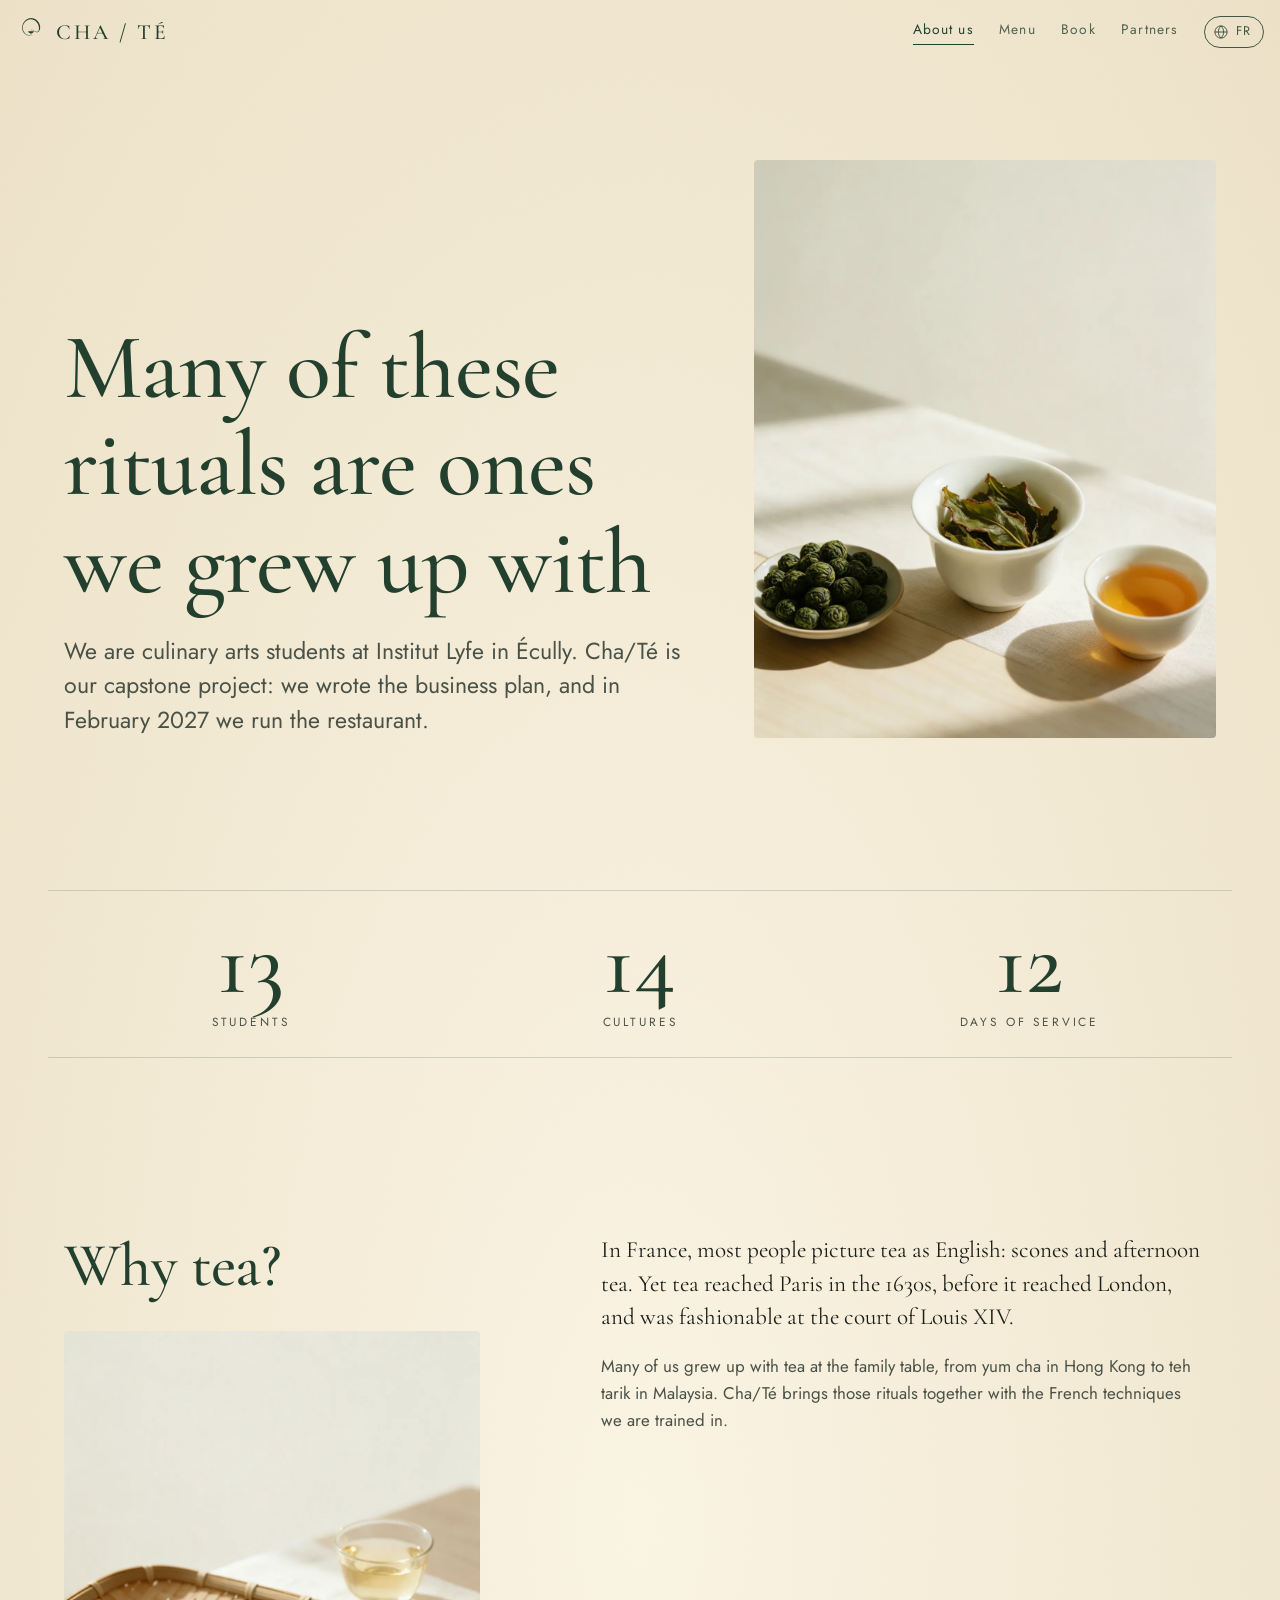
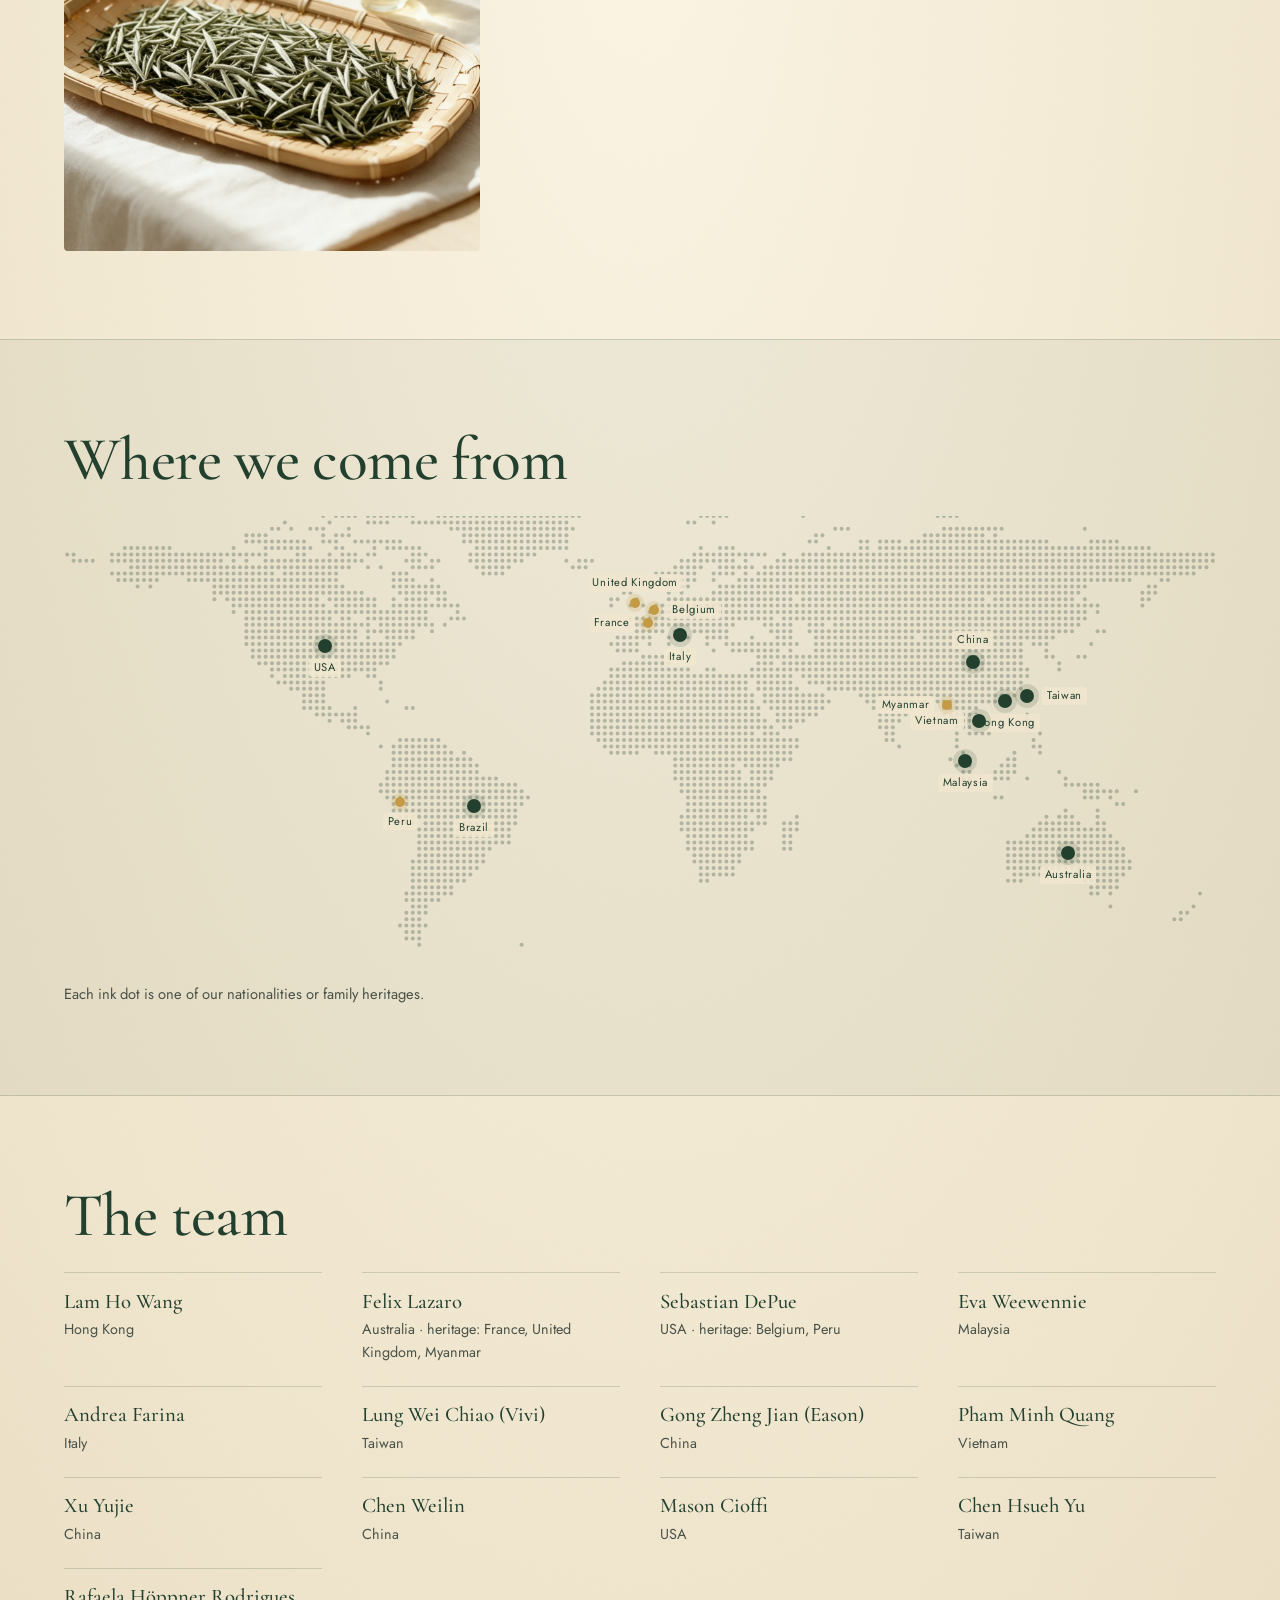
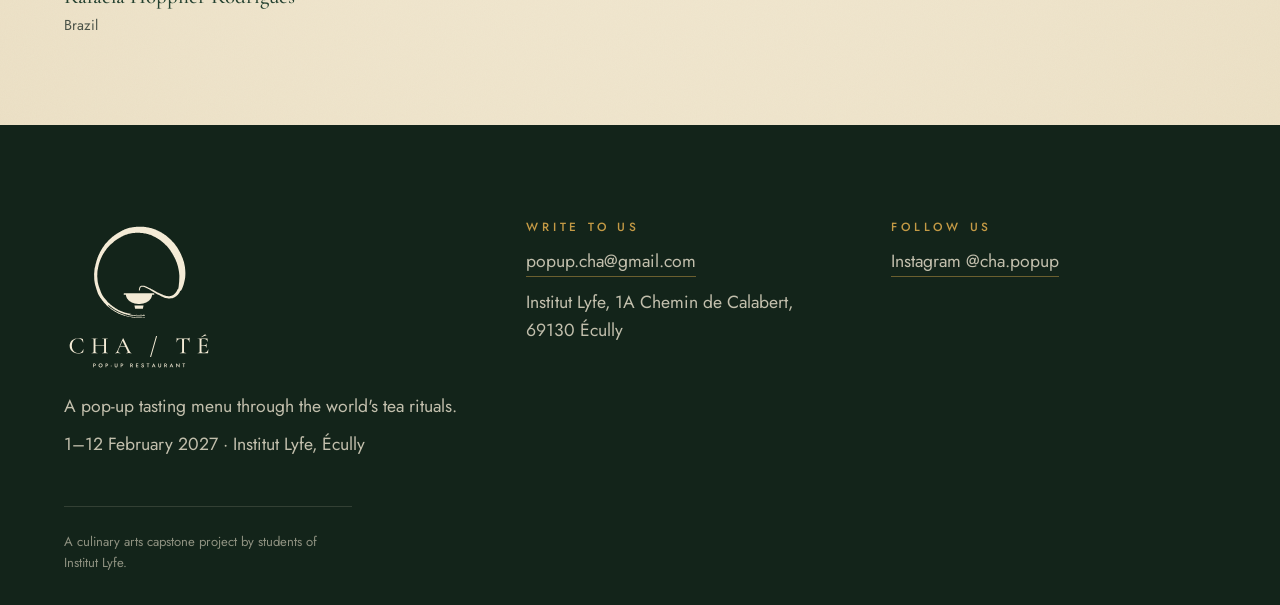
==== about.html @ c9f6754b "Publish Cha/Té website Co-Authored-By: Claude Opus 5.5 <noreply@anthropic.com> Claude-Session: https" ====
<!doctype html>
<html lang="en">
<head>
<meta charset="utf-8">
<meta name="viewport" content="width=device-width, initial-scale=1, viewport-fit=cover">
<title>About us · Cha/Té</title>
<meta name="description" content="Cha/Té: a pop-up tasting menu through the world's tea rituals. 1–12 February 2027, Institut Lyfe, Écully.">
<meta name="theme-color" content="#F1E7CF">
<link rel="icon" href="assets/img/favicon.svg" type="image/svg+xml">
<link rel="preconnect" href="https://fonts.googleapis.com">
<link rel="preconnect" href="https://fonts.gstatic.com" crossorigin>
<link rel="stylesheet" href="https://fonts.googleapis.com/css2?family=Cormorant+Garamond:ital,wght@0,400;0,500;0,600;1,400;1,500&family=Jost:wght@300;400;500&display=swap">
<link rel="stylesheet" href="assets/css/site.css">
<link rel="stylesheet" href="assets/css/pages.css">
</head>
<body class="paper page-about">
<main>
<header class="page-head"><div class="wrap head-grid">
  <svg class="wash" id="wash" aria-hidden="true"></svg>
  <div class="head-text">
    <h1 data-t="about.title"></h1>
    <p class="lede" data-t="about.lede"></p>
  </div>
  <figure class="head-photo ph"><img src="assets/img/teas/oolong.webp" alt="" decoding="async" fetchpriority="high"></figure>
</div></header>

<section class="section"><div class="wrap stats">
  <div><b>13</b><span data-t="about.numStudents"></span></div>
  <div><b>14</b><span data-t="about.numCultures"></span></div>
  <div><b>12</b><span data-t="about.numDays"></span></div>
</div></section>
<section class="section"><div class="wrap two">
  <div class="story-side">
    <h2 data-t="about.storyTitle"></h2>
    <figure class="side-photo ph"><img src="assets/img/teas/white.webp" alt="" loading="lazy" decoding="async"></figure>
  </div>
  <div class="prose" id="about-story"></div>
</div></section>
<section class="section band"><div class="wrap">
  <h2 data-t="about.mapTitle"></h2>
  <div class="dotmap" id="dotmap"><img src="assets/img/world-dots.svg" alt=""></div>
  <p class="note" data-t="about.mapNote"></p>
</div></section>
<section class="section"><div class="wrap">
  <h2 data-t="about.teamTitle"></h2>
  <div class="team" id="team"></div>
</div></section>
</main>
<script src="assets/js/content.js"></script>
<script src="assets/js/logo.js"></script>
<script src="assets/js/common.js"></script>
<script src="assets/js/pages.js"></script>
</body>
</html>
---- assets/css/site.css ----
/* Cha/Té: shared styles. Colours follow the Vapeur logo. */
:root{
  --green:#23402F;      /* tea green (logo) */
  --green-deep:#13241a;
  --gold:#C49A45;
  --cream:#F4EBD6;
  --paper:#F1E7CF;
  --matcha:#7C8B4E;
  --ink:#1B1F1A;
  --ink-soft:#4a5248;
  --wood:#1a120c;
  --line:rgba(35,64,47,.18);
  --f-display:"Cormorant Garamond","Cormorant",Georgia,serif;
  --f-body:"Jost",system-ui,-apple-system,"Segoe UI",sans-serif;
  --gutter:max(16px,env(safe-area-inset-left,0px));
  --step-0:clamp(1rem,.96rem + .2vw,1.1rem);
  --step-1:clamp(1.2rem,1.1rem + .5vw,1.45rem);
  --step-2:clamp(1.6rem,1.3rem + 1.3vw,2.4rem);
  --step-3:clamp(2.2rem,1.6rem + 2.8vw,4rem);
  --step-4:clamp(2.8rem,1.8rem + 5vw,6.2rem);
  color-scheme:light;
}
*{box-sizing:border-box}
html{-webkit-text-size-adjust:100%}
body{margin:0;background:var(--paper);color:var(--ink);font-family:var(--f-body);font-weight:400;font-size:var(--step-0);line-height:1.6;overflow-x:hidden}
img,video,svg,canvas{display:block;max-width:100%}
a{color:inherit}
a:focus-visible,button:focus-visible{outline:2px solid var(--gold);outline-offset:3px;border-radius:3px}
h1,h2,h3{font-family:var(--f-display);font-weight:500;line-height:1.05;letter-spacing:-.01em;margin:0;text-wrap:balance}
p{margin:0;text-wrap:pretty}
.kicker{font-family:var(--f-body);font-size:.74rem;font-weight:500;letter-spacing:.32em;text-transform:uppercase;color:var(--gold)}
.wrap{max-width:74rem;margin:0 auto;padding-inline:var(--gutter)}
.sr-only{position:absolute;width:1px;height:1px;overflow:hidden;clip:rect(0 0 0 0);white-space:nowrap}

/* paper grain: an inline SVG noise, light and resolution free */
.paper{background-color:var(--paper);background-image:
  radial-gradient(120% 90% at 50% 40%,rgba(255,250,236,.7),rgba(226,212,180,.35) 70%,rgba(196,170,120,.28)),
  url("data:image/svg+xml,%3Csvg xmlns='http://www.w3.org/2000/svg' width='220' height='220'%3E%3Cfilter id='n'%3E%3CfeTurbulence type='fractalNoise' baseFrequency='.9' numOctaves='3' stitchTiles='stitch'/%3E%3CfeColorMatrix values='0 0 0 0 .45 0 0 0 0 .38 0 0 0 0 .25 0 0 0 .09 0'/%3E%3C/filter%3E%3Crect width='100%25' height='100%25' filter='url(%23n)'/%3E%3C/svg%3E")}

/* ---------------- header ---------------- */
.site-top{position:fixed;inset:0 0 auto;z-index:50;color:var(--green);transition:color .5s,background-color .5s;padding-top:env(safe-area-inset-top,0px)}
.site-top.on-dark{color:var(--cream)}
.site-top.solid{background:color-mix(in srgb,var(--paper) 86%,transparent);backdrop-filter:blur(10px);-webkit-backdrop-filter:blur(10px)}
.site-top.solid.on-dark{background:color-mix(in srgb,var(--green-deep) 80%,transparent)}
.site-top .bar{display:flex;align-items:center;justify-content:space-between;gap:1rem;height:4rem;max-width:80rem;margin:0 auto;padding-inline:var(--gutter)}
.brand{display:flex;align-items:center;gap:.6rem;text-decoration:none;font-family:var(--f-display);font-size:1.35rem;font-weight:500;letter-spacing:.14em;white-space:nowrap}
.brand svg{width:30px;height:30px;fill:currentColor}
.nav{display:flex;gap:1.6rem;align-items:center;font-size:.86rem;letter-spacing:.08em}
.nav a{text-decoration:none;opacity:.78;transition:opacity .2s,background-size .35s cubic-bezier(.2,.7,.2,1);white-space:nowrap;background:linear-gradient(currentColor,currentColor) left calc(100% - 1px)/0 1px no-repeat;padding-bottom:5px}
.nav a:hover,.nav a[aria-current="page"]{opacity:1;background-size:100% 1px}
.lang{display:inline-flex;align-items:center;gap:.4rem;background:none;border:1px solid currentColor;border-radius:999px;color:inherit;font:inherit;font-size:.78rem;letter-spacing:.12em;padding:.32rem .7rem .32rem .55rem;cursor:pointer;opacity:.85}
.lang:hover{opacity:1}
.lang svg{width:16px;height:16px}
.menu-btn{display:none;background:none;border:0;color:inherit;padding:.4rem;cursor:pointer}
.menu-btn svg{width:26px;height:26px}
@media (max-width:860px){
  .nav{position:fixed;inset:4rem 0 auto;flex-direction:column;align-items:flex-start;gap:0;padding:.5rem var(--gutter) 1.2rem;background:var(--paper);color:var(--green);font-size:1.05rem;box-shadow:0 20px 40px rgba(0,0,0,.12);transform:translateY(-120%);transition:transform .35s;visibility:hidden}
  .nav.open{transform:none;visibility:visible}
  .nav a{padding:.8rem 0;width:100%;border-bottom:1px solid var(--line)}
  .menu-btn{display:block}
  .top-right{display:flex;align-items:center;gap:.4rem}
}
@media (min-width:861px){.top-right{display:flex;align-items:center;gap:1.6rem}}

/* ---------------- buttons ---------------- */
.btn{display:inline-flex;align-items:center;justify-content:center;gap:.6rem;min-height:48px;padding:.8rem 1.6rem;border-radius:999px;background:var(--green);color:var(--cream);text-decoration:none;font:inherit;font-size:.92rem;letter-spacing:.1em;border:1px solid var(--green);cursor:pointer;transition:background .25s,color .25s,transform .2s cubic-bezier(.2,.7,.2,1),box-shadow .25s}
.btn:hover{background:var(--green-deep);transform:translateY(-1px);box-shadow:0 8px 20px -10px rgba(19,36,26,.55)}
.btn:active{transform:translateY(1px) scale(.98);box-shadow:none;transition-duration:.08s}
.btn.gold{background:var(--gold);border-color:var(--gold);color:var(--green-deep)}
.btn.gold:hover{background:#d4ab55}
.btn.ghost{background:transparent;color:inherit;border-color:currentColor}
.btn.ghost:hover{background:var(--green);color:var(--cream);border-color:var(--green)}
.btn[aria-disabled="true"]{opacity:.45;pointer-events:none}

/* ---------------- footer ---------------- */
.site-foot{background:var(--green-deep);color:var(--cream);padding:clamp(3.5rem,8vw,6rem) 0 calc(2rem + env(safe-area-inset-bottom,0px))}
.site-foot .grid{display:grid;gap:2.5rem}
@media (min-width:820px){.site-foot .grid{grid-template-columns:1.3fr 1fr 1fr}}
.site-foot .logo{width:150px;fill:var(--cream);margin-bottom:1.2rem}
.site-foot p{color:color-mix(in srgb,var(--cream) 78%,transparent);max-width:36ch}
.site-foot h3{font-family:var(--f-body);font-size:.74rem;letter-spacing:.32em;text-transform:uppercase;color:var(--gold);font-weight:500;margin-bottom:.9rem}
.site-foot a{text-decoration:none;border-bottom:1px solid color-mix(in srgb,var(--gold) 50%,transparent);padding-bottom:2px;overflow-wrap:anywhere}
.site-foot a{transition:border-color .25s,color .25s}
.site-foot a:hover{border-color:var(--gold);color:var(--gold)}
.site-foot .fine{margin-top:3rem;padding-top:1.5rem;border-top:1px solid rgba(244,235,214,.14);font-size:.82rem;color:rgba(244,235,214,.55)}

/* ---------------- inner pages ---------------- */
.page-head{padding:clamp(7rem,14vw,10rem) 0 clamp(2.5rem,5vw,4rem);position:relative;overflow:hidden}
.page-head h1{font-size:var(--step-4);color:var(--green);max-width:16ch}
.page-head .lede{font-size:var(--step-1);color:var(--ink-soft);max-width:44ch;margin-top:1.4rem;line-height:1.5}
.page-head .wash{position:absolute;right:-6%;top:8%;width:min(46vw,560px);opacity:.14;pointer-events:none;fill:var(--green)}
.section{padding:clamp(3rem,7vw,5.5rem) 0}
.section h2{font-size:var(--step-3);color:var(--green);margin-bottom:1.5rem}
.rule{border:0;border-top:1px solid var(--line);margin:0}
.cards{display:grid;gap:1px;background:var(--line);border:1px solid var(--line)}
@media (min-width:760px){.cards{grid-template-columns:repeat(3,1fr)}}
.card{background:var(--paper);padding:1.8rem;display:grid;gap:.5rem;align-content:start}
.card h3{font-size:var(--step-2);color:var(--green)}
.card p{color:var(--ink-soft)}

@media (prefers-reduced-motion:reduce){*{animation-duration:.01ms!important;transition-duration:.01ms!important}}
---- assets/css/pages.css ----
/* Inner pages */
.prose{display:grid;align-content:start;gap:1.1rem;max-width:60ch;font-size:1.06rem;color:var(--ink-soft)}
.prose p:first-child{font-family:var(--f-display);font-size:var(--step-1);color:var(--ink);line-height:1.45}
.two{display:grid;gap:2rem}
@media (min-width:900px){.two{grid-template-columns:1fr 1.3fr;gap:4rem}}
.band{background:rgba(35,64,47,.05);border-block:1px solid var(--line)}
.note{color:var(--ink-soft);font-size:.92rem;margin-top:1.2rem}

/* about */
.stats{display:grid;grid-template-columns:repeat(3,1fr);gap:1rem;border-block:1px solid var(--line);padding-block:1.6rem}
.stats div{display:grid;gap:.2rem;text-align:center}
.stats b{font-family:var(--f-display);font-weight:500;font-size:var(--step-4);line-height:1;color:var(--green)}
.stats span{font-size:.74rem;letter-spacing:.24em;text-transform:uppercase;color:var(--ink-soft)}
.dotmap{position:relative;aspect-ratio:360/140;margin-top:1rem}
.dotmap img{width:100%;height:100%;opacity:.28}
.pin{position:absolute;transform:translate(-50%,-50%);display:grid;place-items:center}
.pin i{width:14px;height:14px;border-radius:50%;background:var(--green);box-shadow:0 0 0 5px rgba(35,64,47,.14);animation:inkdot 3s ease-in-out infinite}
.pin.her i{background:var(--gold);width:10px;height:10px;box-shadow:0 0 0 4px rgba(196,154,69,.18)}
.pin span{position:absolute;top:100%;margin-top:6px;font-size:.7rem;letter-spacing:.06em;white-space:nowrap;color:var(--green);background:rgba(241,231,207,.85);padding:0 .3rem;border-radius:3px}
.pin.l-up span{top:auto;bottom:100%;margin:0 0 6px}
.pin.l-left span{top:50%;right:100%;margin:0 8px 0 0;transform:translateY(-50%)}
.pin.l-right span{top:50%;left:100%;margin:0 0 0 8px;transform:translateY(-50%)}
@keyframes inkdot{50%{box-shadow:0 0 0 9px rgba(35,64,47,.06)}}
@media (max-width:700px){.pin span{display:none}.pin i{width:9px;height:9px}}
.team ul{grid-template-columns:repeat(auto-fill,minmax(15rem,1fr));gap:1.4rem 2.5rem!important}
.team h3{font-family:var(--f-body);font-size:.74rem;letter-spacing:.28em;text-transform:uppercase;color:var(--gold);font-weight:500;border-bottom:1px solid var(--line);padding-bottom:.6rem;margin-bottom:.8rem}
.team ul{list-style:none;margin:0;padding:0;display:grid;gap:.7rem}
.team li{display:grid;align-content:start;border-top:1px solid var(--line);padding-top:.7rem}
.team li b{font-family:var(--f-display);font-size:1.3rem;font-weight:500;color:var(--green)}
.team li b small{font-family:var(--f-body);font-size:.66rem;letter-spacing:.2em;text-transform:uppercase;color:var(--gold);margin-left:.5rem}
.team li span{font-size:.9rem;color:var(--ink-soft)}

/* menu */
.menus{display:grid;gap:1.5rem}
@media (min-width:820px){.menus{grid-template-columns:1fr 1fr}}
.menu-card{border:1px solid var(--line);padding:clamp(1.6rem,4vw,2.6rem);display:grid;gap:.9rem;background:rgba(255,252,242,.5)}
.menu-card h2{font-size:var(--step-3);color:var(--green)}
.menu-card p{color:var(--ink-soft)}
.price{font-size:.8rem;letter-spacing:.2em;text-transform:uppercase;color:var(--gold)!important}

/* booking */
.tbc{display:inline-block;font-size:.72rem;letter-spacing:.2em;text-transform:uppercase;color:var(--gold);border:1px solid var(--gold);border-radius:999px;padding:.15rem .7rem;margin-bottom:1rem}
.hours{margin:0;display:grid}
.hours div{display:grid;grid-template-columns:7rem 1fr;gap:1rem;padding-block:1rem;border-bottom:1px solid var(--line)}
.hours dt{font-family:var(--f-display);font-size:1.3rem;color:var(--green)}
.hours dd{margin:0;color:var(--ink-soft)}
.addr{font-family:var(--f-display);font-size:var(--step-1);color:var(--ink);margin-bottom:.4rem}
.link{color:var(--green);text-underline-offset:4px}
.book-box{display:grid;gap:.9rem;justify-items:start;margin-top:2rem;padding:1.6rem;border:1px solid var(--line);background:rgba(255,252,242,.55)}
.book-box .note{margin:0}

/* partners */
.wall{min-height:9rem;display:grid;place-items:center;border:1px dashed rgba(35,64,47,.3);border-radius:4px;color:var(--ink-soft);text-align:center;padding:2rem}

/* ---------------- photographs on the inner pages ---------------- */
.head-grid{display:grid;gap:2.2rem;position:relative}
.head-text{position:relative;z-index:1}
@media (min-width:900px){.head-grid{grid-template-columns:minmax(0,1.15fr) minmax(0,.85fr);align-items:end;gap:4rem}}
.ph{margin:0;overflow:hidden;position:relative;background:#e6dcc4}
.ph img{width:100%;height:100%;object-fit:cover;transition:transform .9s cubic-bezier(.2,.7,.2,1)}
.ph:hover img{transform:scale(1.03)}
.head-photo{aspect-ratio:4/5;max-height:min(72vh,640px);width:100%;border-radius:4px;z-index:1;justify-self:end}
@media (max-width:899px){.head-photo{aspect-ratio:4/3;max-height:none}}
.side-photo{aspect-ratio:4/5;border-radius:4px;margin-top:2rem;max-width:26rem}
@media (max-width:899px){.side-photo{aspect-ratio:3/2;max-width:none}}
.card.has-ph{padding-top:0}
.card.has-ph .ph{margin:0 -1.8rem 1rem;aspect-ratio:4/3}

/* entrance: the title, the line and the photograph rise in once on load */
@keyframes rise{from{opacity:0;transform:translateY(18px)}to{opacity:1;transform:none}}
.page-head h1,.page-head .lede,.head-photo{animation:rise .9s cubic-bezier(.2,.7,.2,1) both}
.page-head .lede{animation-delay:.12s}
.head-photo{animation-delay:.22s}
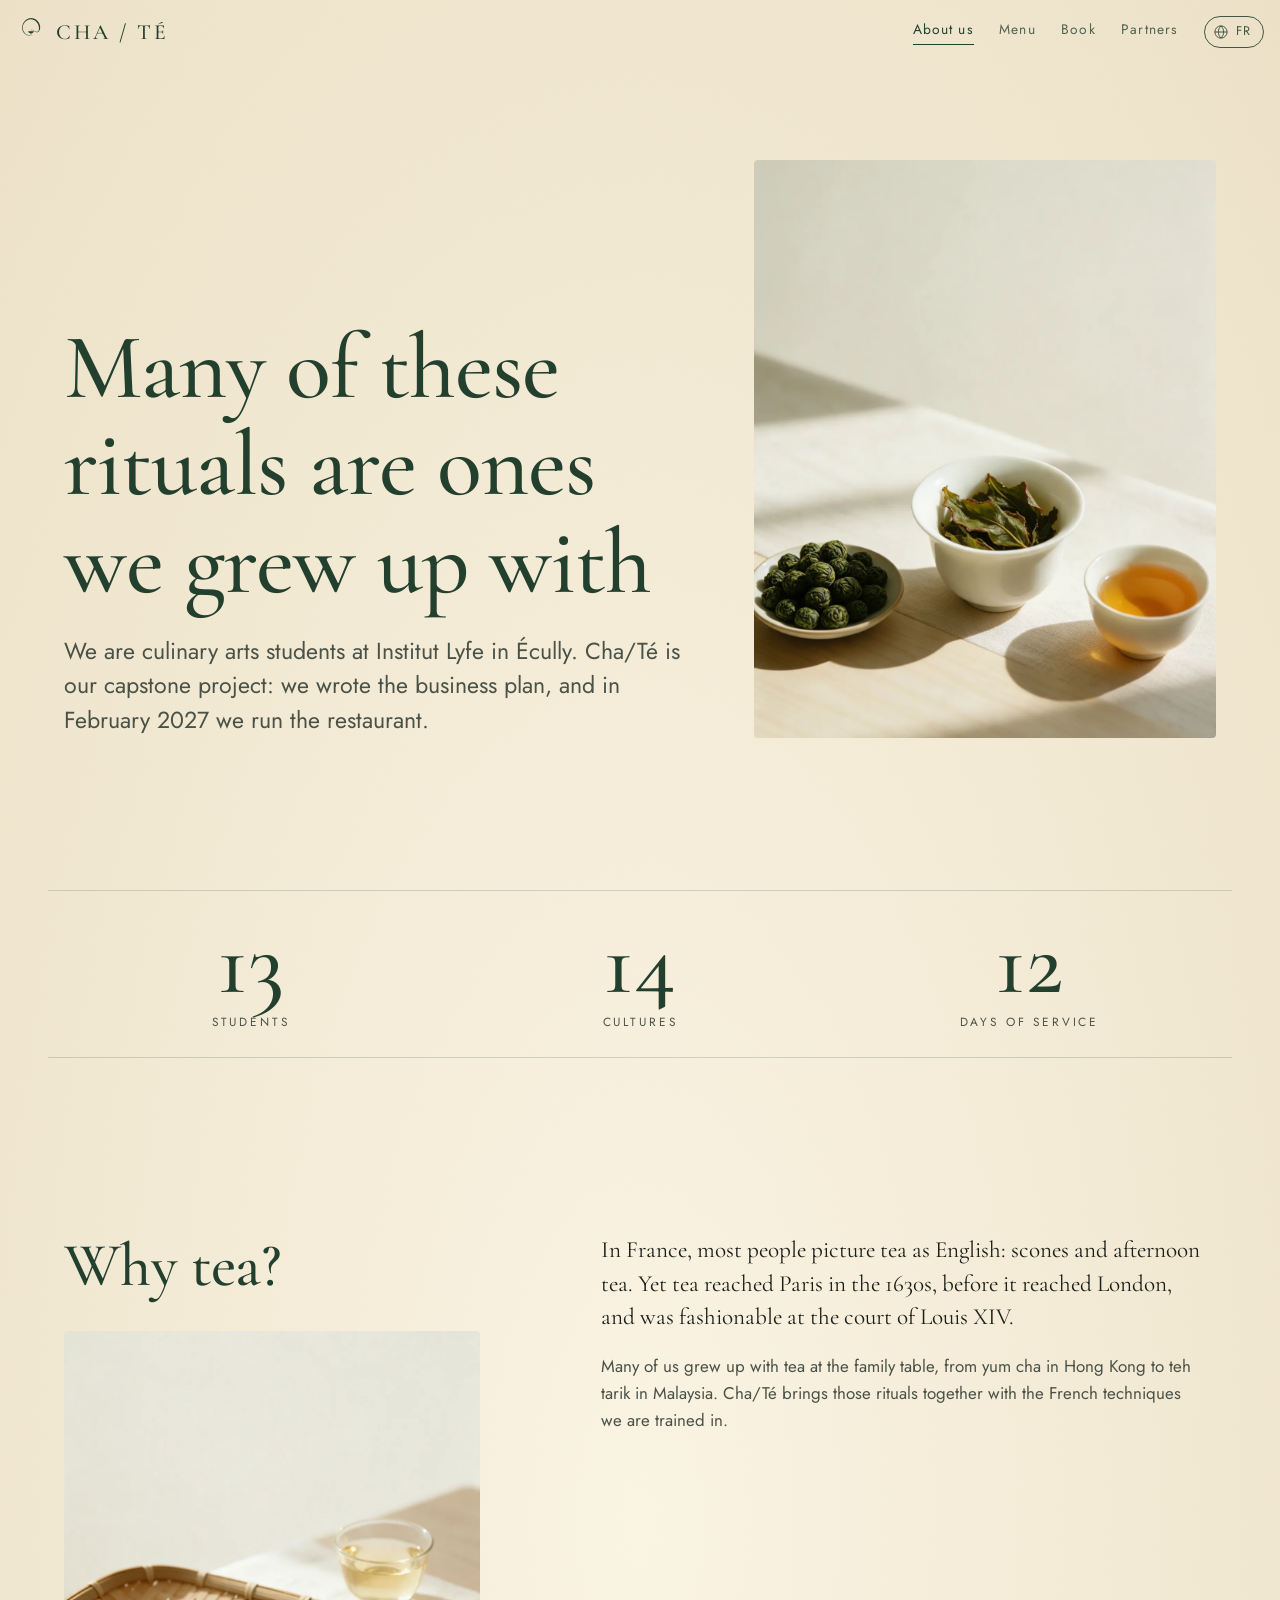
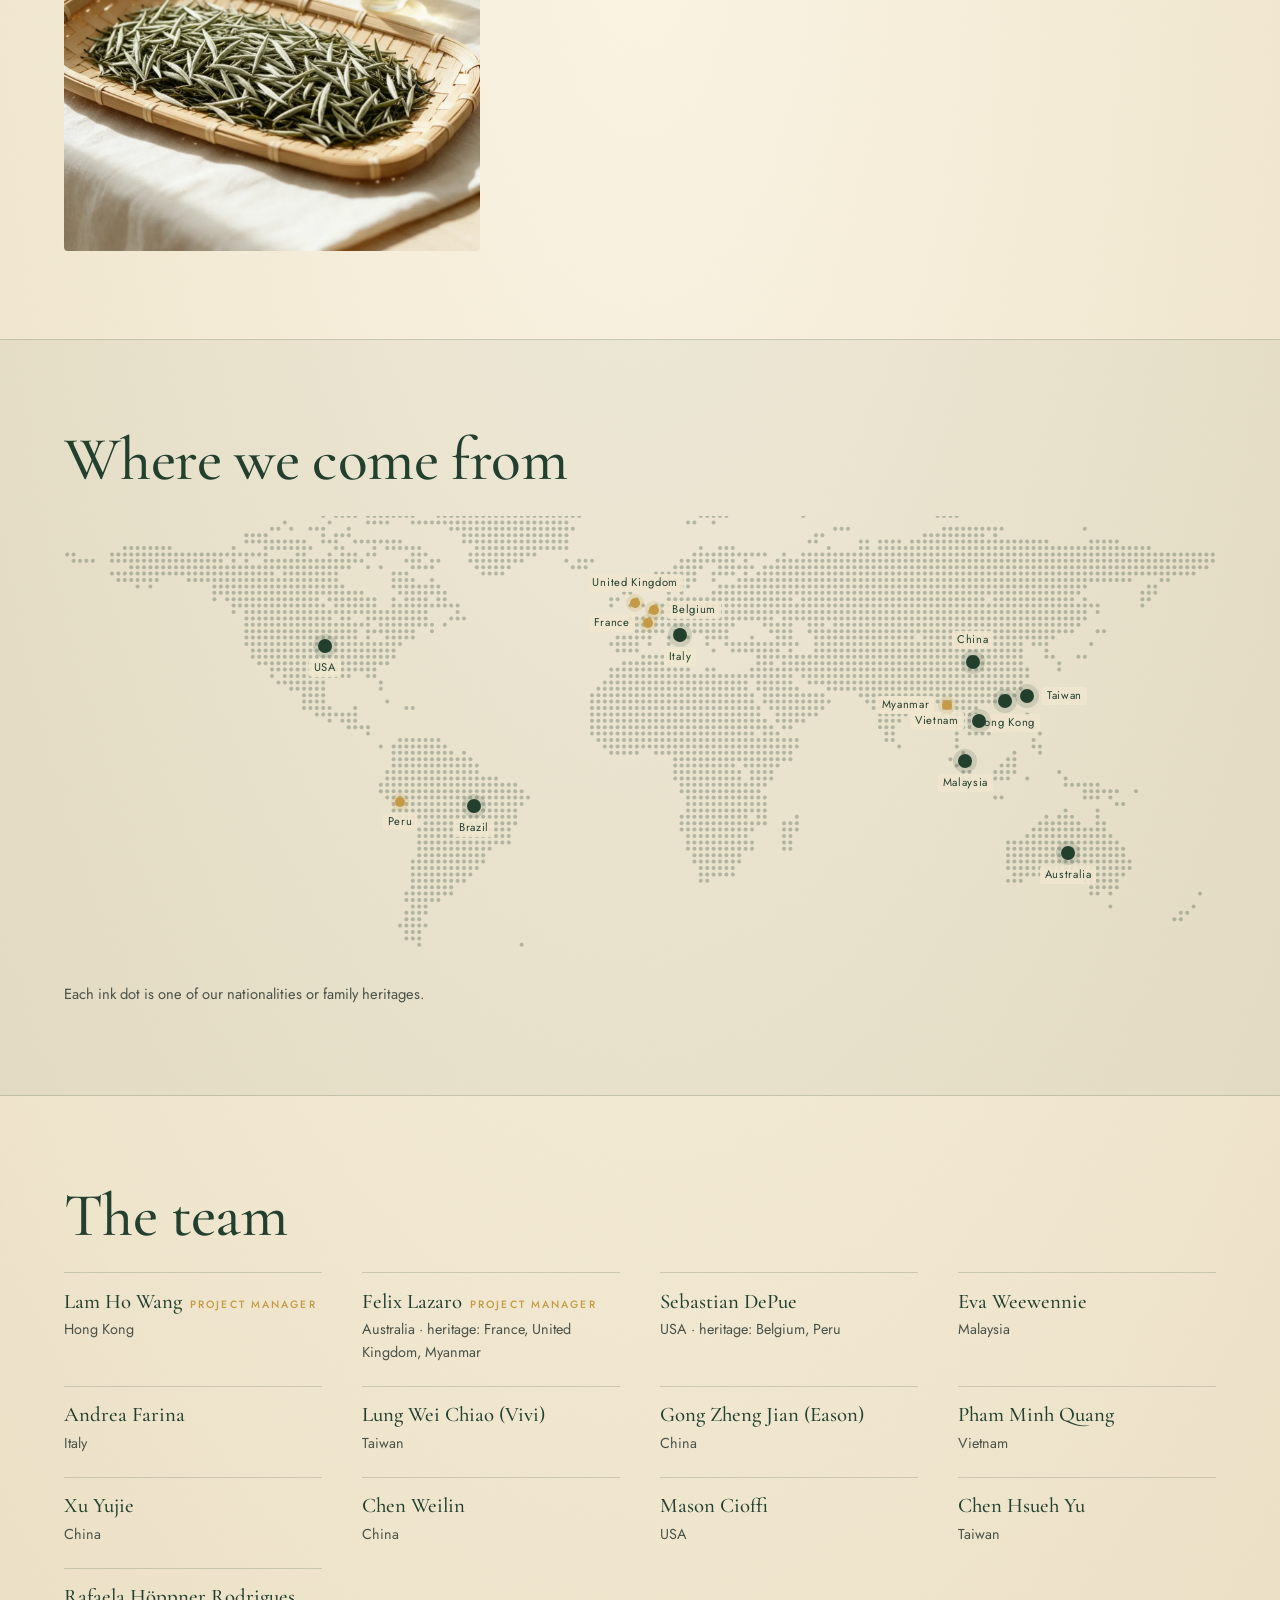
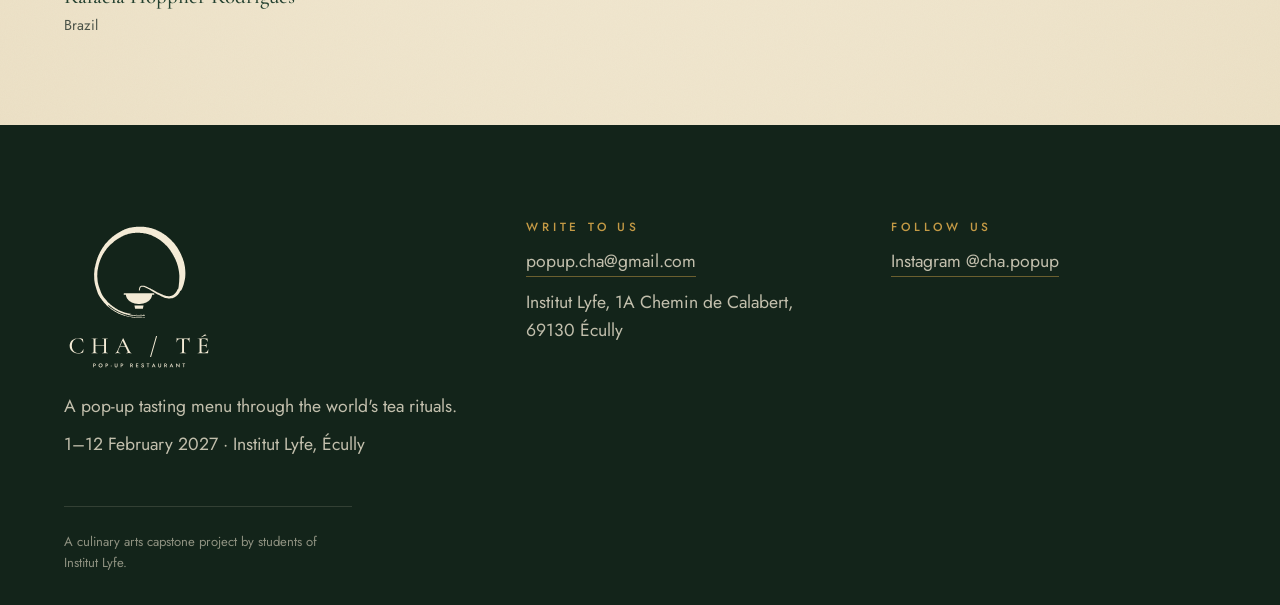
==== commit 3033626e: "Bust browser cache for scripts and styles Co-Authored-By: Claude Opus 5.5 <noreply@anthropic.com> Cl" ====
--- a/about.html
+++ b/about.html
@@ -10,8 +10,8 @@
 <link rel="preconnect" href="https://fonts.googleapis.com">
 <link rel="preconnect" href="https://fonts.gstatic.com" crossorigin>
 <link rel="stylesheet" href="https://fonts.googleapis.com/css2?family=Cormorant+Garamond:ital,wght@0,400;0,500;0,600;1,400;1,500&family=Jost:wght@300;400;500&display=swap">
-<link rel="stylesheet" href="assets/css/site.css">
-<link rel="stylesheet" href="assets/css/pages.css">
+<link rel="stylesheet" href="assets/css/site.css?v=1119b">
+<link rel="stylesheet" href="assets/css/pages.css?v=1119b">
 </head>
 <body class="paper page-about">
 <main>
@@ -46,9 +46,9 @@
   <div class="team" id="team"></div>
 </div></section>
 </main>
-<script src="assets/js/content.js"></script>
-<script src="assets/js/logo.js"></script>
-<script src="assets/js/common.js"></script>
-<script src="assets/js/pages.js"></script>
+<script src="assets/js/content.js?v=1119b"></script>
+<script src="assets/js/logo.js?v=1119b"></script>
+<script src="assets/js/common.js?v=1119b"></script>
+<script src="assets/js/pages.js?v=1119b"></script>
 </body>
 </html>
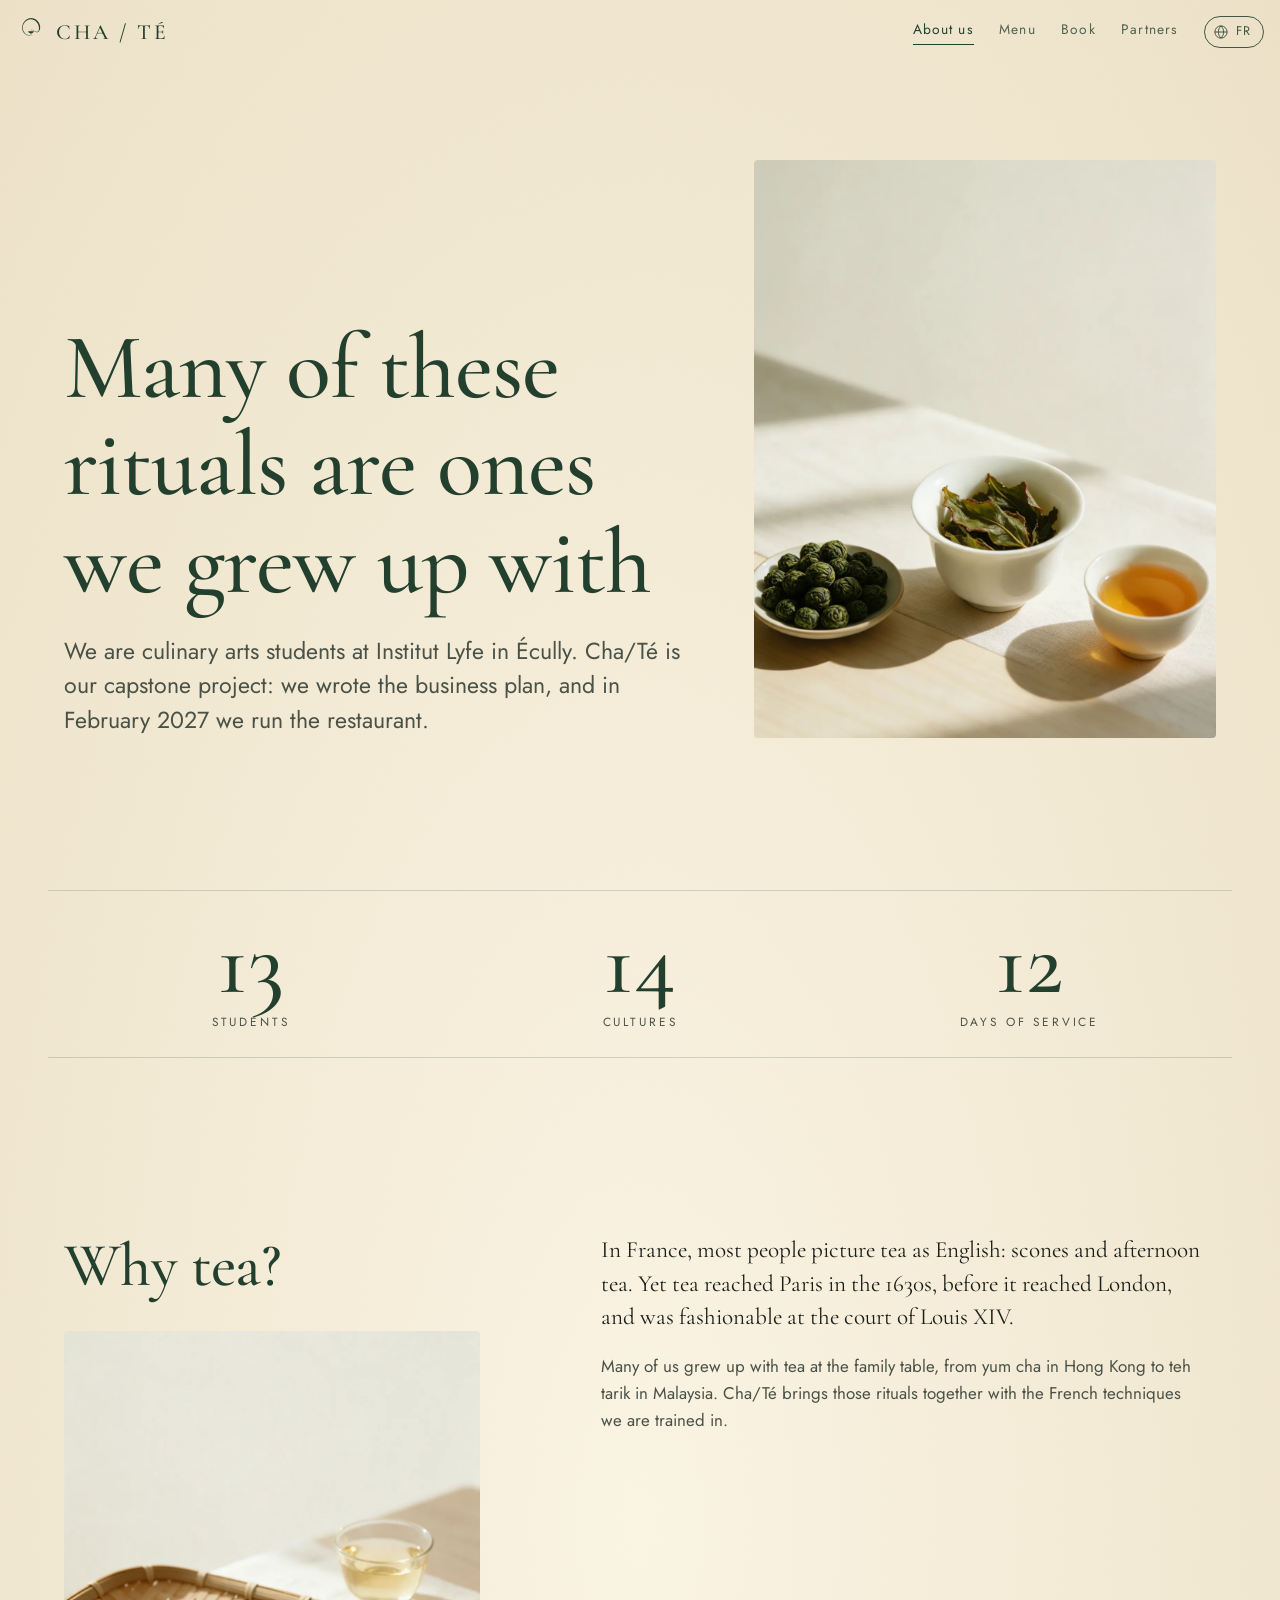
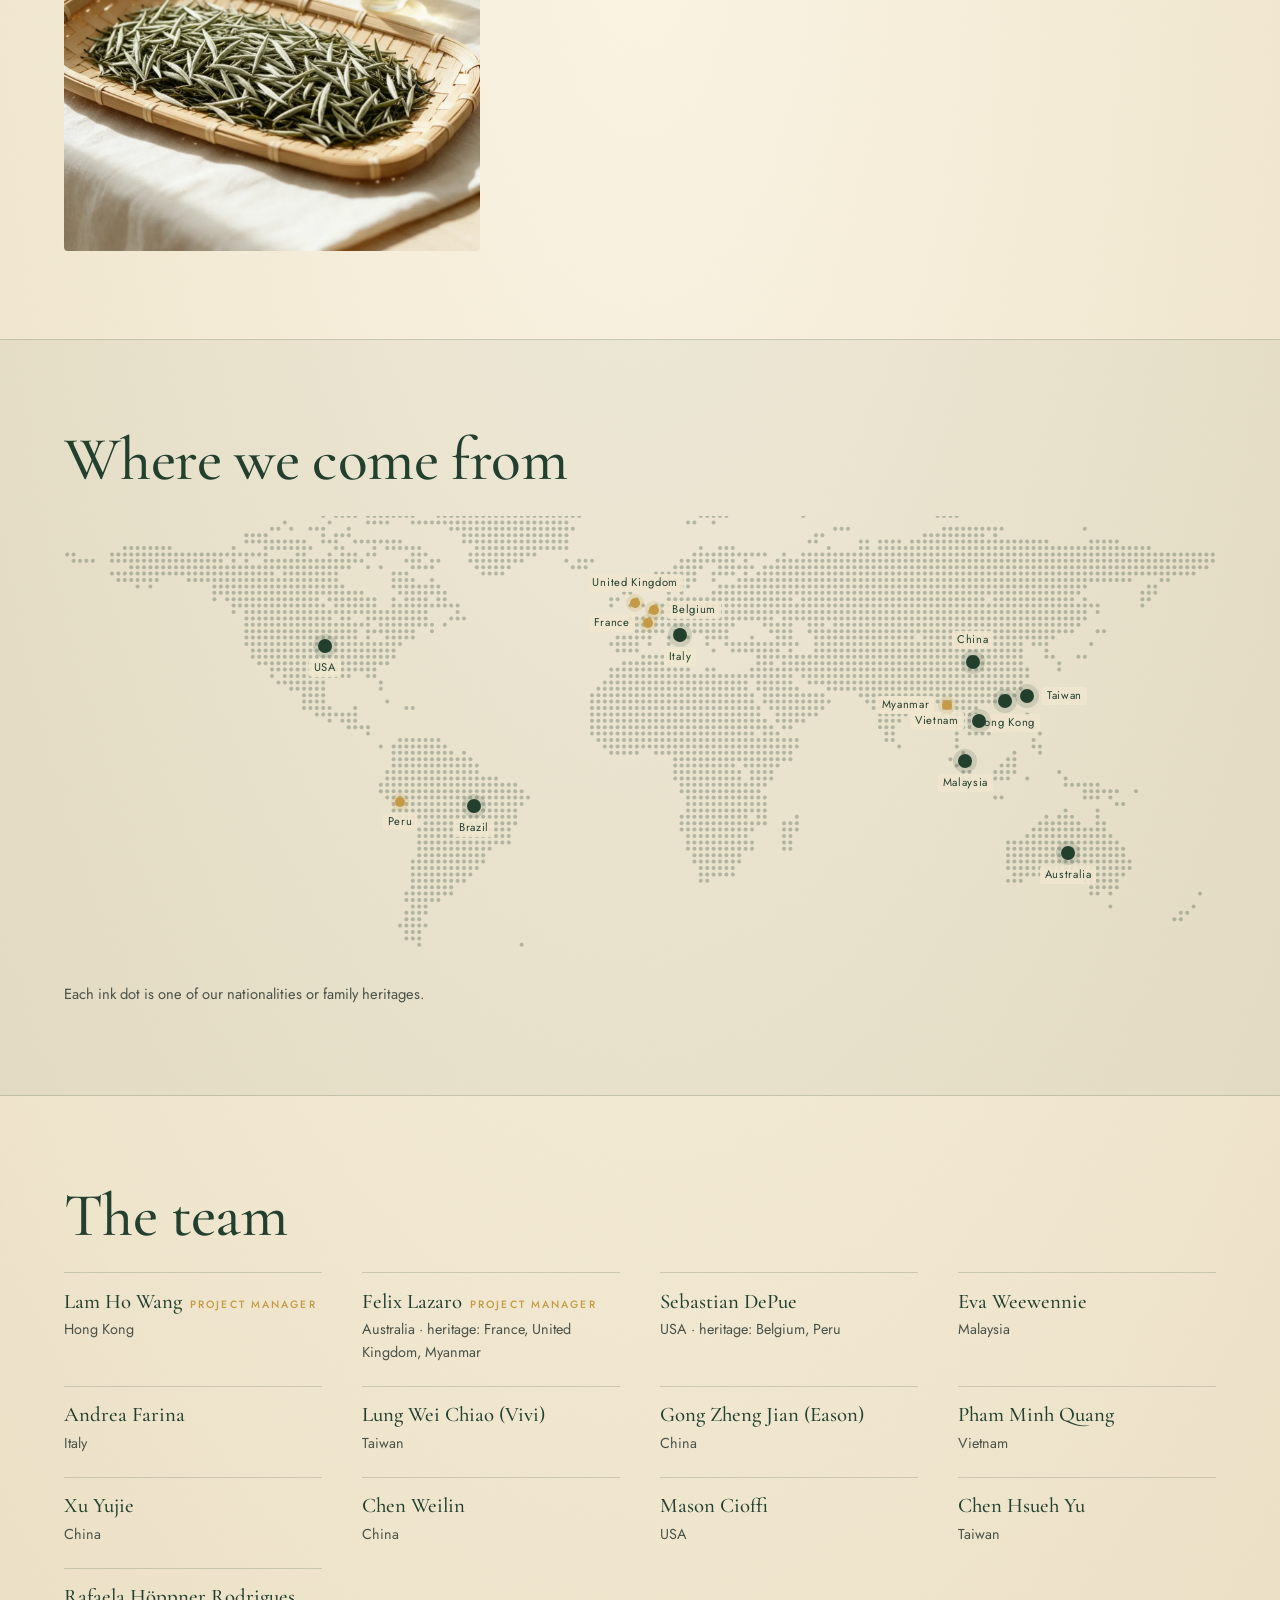
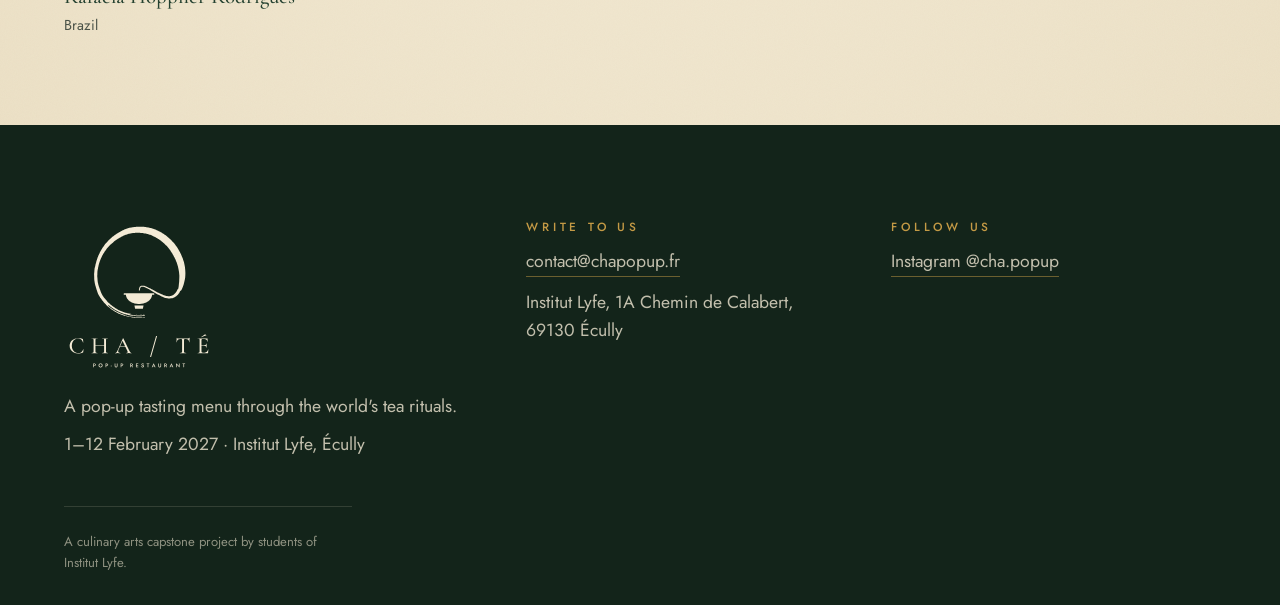
==== commit 2c6df36c: "Use contact@chapopup.fr as the site email Co-Authored-By: Claude Opus 5.5 <noreply@anthropic.com> Cl" ====
--- a/about.html
+++ b/about.html
@@ -10,8 +10,8 @@
 <link rel="preconnect" href="https://fonts.googleapis.com">
 <link rel="preconnect" href="https://fonts.gstatic.com" crossorigin>
 <link rel="stylesheet" href="https://fonts.googleapis.com/css2?family=Cormorant+Garamond:ital,wght@0,400;0,500;0,600;1,400;1,500&family=Jost:wght@300;400;500&display=swap">
-<link rel="stylesheet" href="assets/css/site.css?v=1119b">
-<link rel="stylesheet" href="assets/css/pages.css?v=1119b">
+<link rel="stylesheet" href="assets/css/site.css?v=1124c">
+<link rel="stylesheet" href="assets/css/pages.css?v=1124c">
 </head>
 <body class="paper page-about">
 <main>
@@ -46,9 +46,9 @@
   <div class="team" id="team"></div>
 </div></section>
 </main>
-<script src="assets/js/content.js?v=1119b"></script>
-<script src="assets/js/logo.js?v=1119b"></script>
-<script src="assets/js/common.js?v=1119b"></script>
-<script src="assets/js/pages.js?v=1119b"></script>
+<script src="assets/js/content.js?v=1124c"></script>
+<script src="assets/js/logo.js?v=1124c"></script>
+<script src="assets/js/common.js?v=1124c"></script>
+<script src="assets/js/pages.js?v=1124c"></script>
 </body>
 </html>
